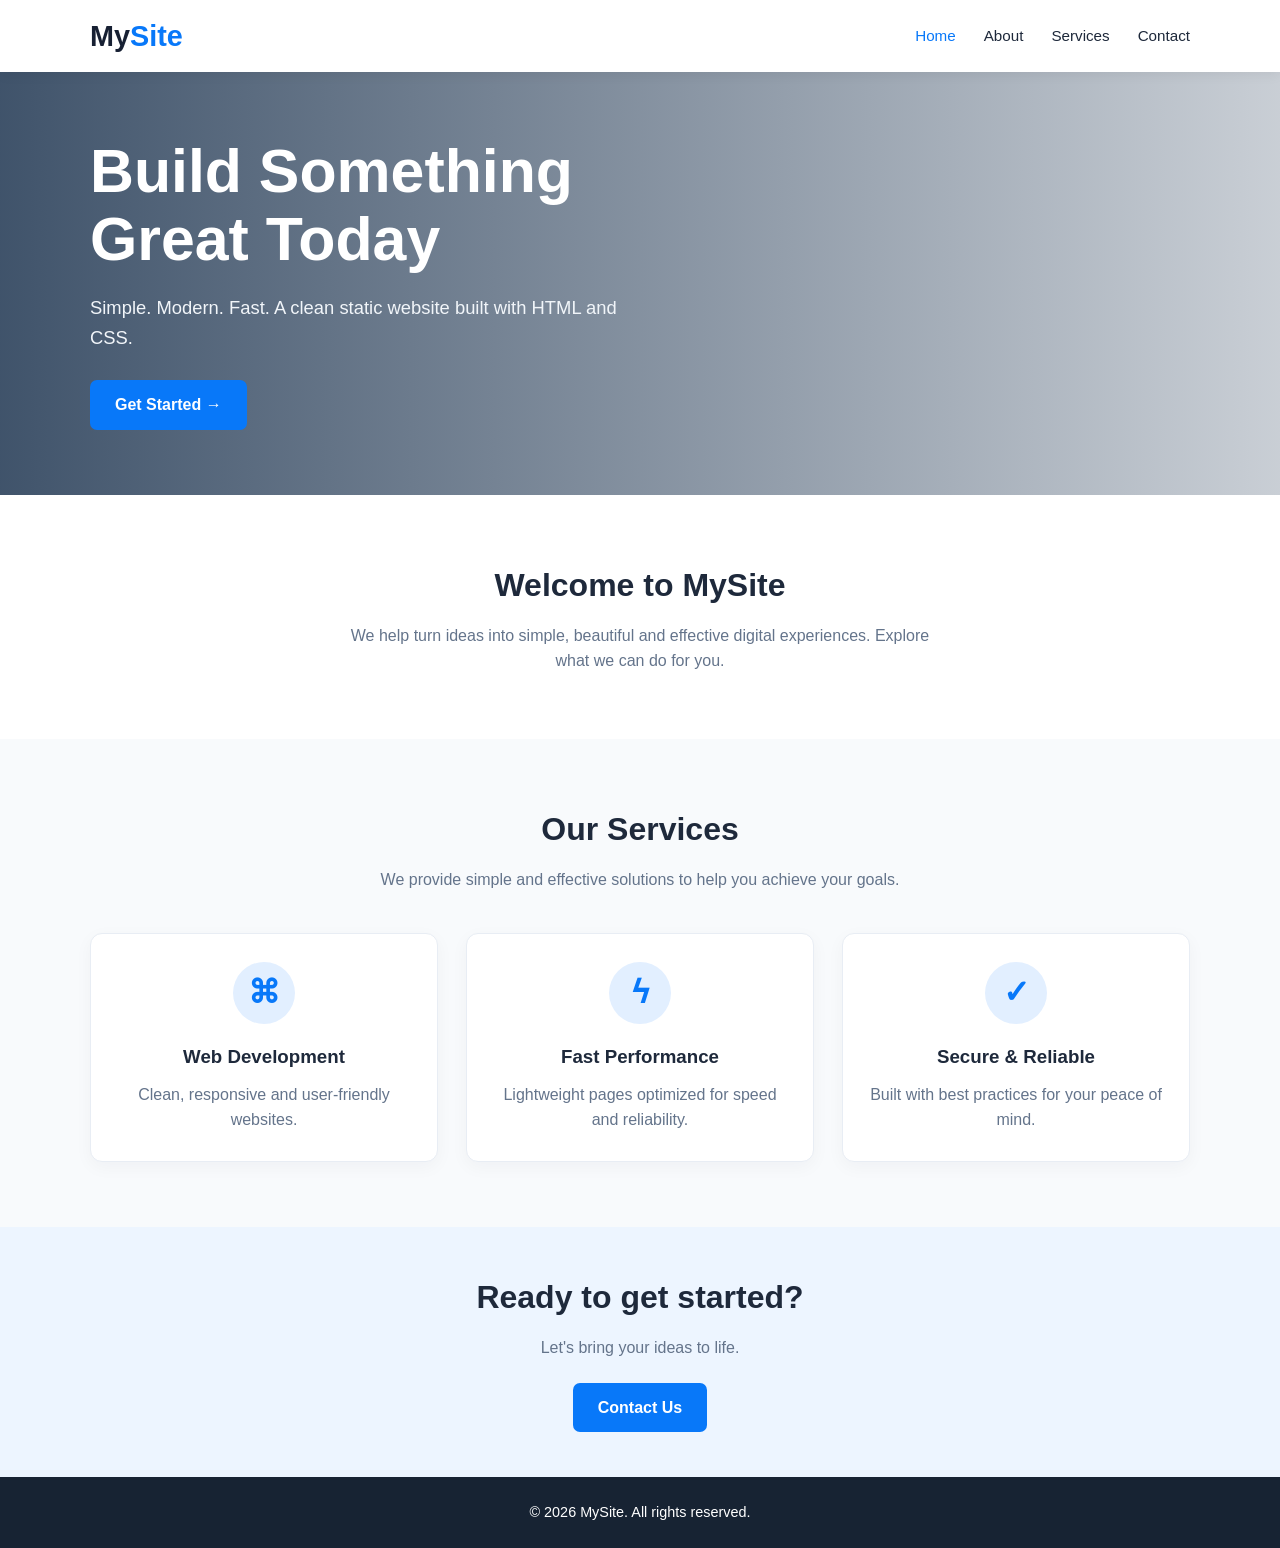
==== index.html @ d1bf4746 "first commit" ====
<!DOCTYPE html>
<html lang="en">
<head>
    <meta charset="UTF-8">
    <meta name="viewport" content="width=device-width, initial-scale=1.0">
    <meta name="description" content="A simple, modern and responsive website.">
    <title>MySite | Home</title>
    <link rel="stylesheet" href="style.css">
</head>
<body>

    <header class="site-header">
        <nav class="navbar container" aria-label="Main navigation">
            <a href="index.html" class="logo">My<span>Site</span></a>

            <div class="nav-links">
                <a href="index.html" class="active">Home</a>
                <a href="#about">About</a>
                <a href="#services">Services</a>
                <a href="#contact">Contact</a>
            </div>
        </nav>
    </header>

    <main>
        <section class="hero">
            <div class="hero-content container">
                <h1>Build Something Great Today</h1>
                <p>
                    Simple. Modern. Fast. A clean static website
                    built with HTML and CSS.
                </p>
                <a href="#services" class="btn">Get Started &rarr;</a>
            </div>
        </section>

        <section id="about" class="section container">
            <h2>Welcome to MySite</h2>
            <p class="section-intro">
                We help turn ideas into simple, beautiful and effective
                digital experiences. Explore what we can do for you.
            </p>
        </section>

        <section id="services" class="section services-section">
            <div class="container">
                <h2>Our Services</h2>
                <p class="section-intro">
                    We provide simple and effective solutions to help
                    you achieve your goals.
                </p>

                <div class="service-grid">
                    <article class="service-card">
                        <div class="service-icon" aria-hidden="true">⌘</div>
                        <h3>Web Development</h3>
                        <p>Clean, responsive and user-friendly websites.</p>
                    </article>

                    <article class="service-card">
                        <div class="service-icon" aria-hidden="true">ϟ</div>
                        <h3>Fast Performance</h3>
                        <p>Lightweight pages optimized for speed and reliability.</p>
                    </article>

                    <article class="service-card">
                        <div class="service-icon" aria-hidden="true">✓</div>
                        <h3>Secure &amp; Reliable</h3>
                        <p>Built with best practices for your peace of mind.</p>
                    </article>
                </div>
            </div>
        </section>

        <section id="contact" class="contact-section">
            <div class="container">
                <h2>Ready to get started?</h2>
                <p>Let's bring your ideas to life.</p>
                <a href="mailto:hello@example.com" class="btn">Contact Us</a>
            </div>
        </section>
    </main>

    <footer class="site-footer">
        <p>&copy; 2026 MySite. All rights reserved.</p>
    </footer>

</body>
</html>
---- style.css ----
/* Reset */
* {
    margin: 0;
    padding: 0;
    box-sizing: border-box;
}

html {
    scroll-behavior: smooth;
    scroll-padding-top: 80px;
}

body {
    font-family: Arial, Helvetica, sans-serif;
    line-height: 1.6;
    color: #1e293b;
    background: #ffffff;
}

a {
    text-decoration: none;
    color: inherit;
}

.container {
    width: min(1100px, 90%);
    margin: 0 auto;
}

/* Header and navigation */
.site-header {
    background: #ffffff;
    box-shadow: 0 2px 12px rgba(0, 0, 0, 0.07);
    position: sticky;
    top: 0;
    z-index: 100;
}

.navbar {
    min-height: 72px;
    display: flex;
    align-items: center;
    justify-content: space-between;
    gap: 24px;
}

.logo {
    font-size: 1.8rem;
    font-weight: 800;
    color: #172033;
}

.logo span {
    color: #0878f9;
}

.nav-links {
    display: flex;
    align-items: center;
    gap: 28px;
}

.nav-links a {
    font-size: 0.95rem;
    transition: color 0.2s ease;
}

.nav-links a:hover,
.nav-links a.active {
    color: #0878f9;
}

/* Homepage hero */
.hero {
    min-height: 400px;
    display: flex;
    align-items: center;
    color: #ffffff;
    background:
        linear-gradient(90deg, rgba(10, 35, 65, 0.78),
        rgba(10, 35, 65, 0.22)),
        url("https://images.unsplash.com/photo-1500530855697-b586d89ba3ee?auto=format&fit=crop&w=1800&q=85")
        center 50% / cover no-repeat;
}

.hero-content {
    padding-top: 65px;
    padding-bottom: 65px;
}

.hero h1 {
    max-width: 650px;
    font-size: clamp(2.4rem, 5vw, 3.8rem);
    line-height: 1.12;
    margin-bottom: 20px;
}

.hero p {
    max-width: 560px;
    font-size: 1.15rem;
    margin-bottom: 28px;
    color: #f1f5f9;
}

.btn {
    display: inline-block;
    background: #0878f9;
    color: #ffffff;
    padding: 12px 25px;
    border-radius: 7px;
    font-weight: 700;
    transition: background 0.2s ease, transform 0.2s ease;
}

.btn:hover {
    background: #0563d1;
    transform: translateY(-2px);
}

/* General sections */
.section {
    padding-top: 65px;
    padding-bottom: 65px;
    text-align: center;
}

.section h2,
.contact-section h2 {
    font-size: 2rem;
    margin-bottom: 12px;
}

.section-intro {
    max-width: 600px;
    margin: 0 auto;
    color: #64748b;
}

.services-section {
    background: #f8fafc;
}

.service-grid {
    display: grid;
    grid-template-columns: repeat(3, minmax(0, 1fr));
    gap: 28px;
    margin-top: 40px;
}

.service-card {
    padding: 28px 22px;
    background: #ffffff;
    border: 1px solid #e8edf4;
    border-radius: 12px;
    box-shadow: 0 5px 18px rgba(15, 23, 42, 0.04);
    transition: transform 0.2s ease, box-shadow 0.2s ease;
}

.service-card:hover {
    transform: translateY(-5px);
    box-shadow: 0 12px 28px rgba(15, 23, 42, 0.09);
}

.service-icon {
    display: grid;
    place-items: center;
    width: 62px;
    height: 62px;
    margin: 0 auto 18px;
    border-radius: 50%;
    background: #e2efff;
    color: #0878f9;
    font-size: 2rem;
    font-weight: 700;
}

.service-card h3 {
    margin-bottom: 10px;
}

.service-card p {
    color: #64748b;
}

/* Contact call to action */
.contact-section {
    text-align: center;
    padding: 45px 0;
    background: #edf5ff;
}

.contact-section p {
    color: #64748b;
    margin-bottom: 22px;
}

/* Footer */
.site-footer {
    padding: 24px 15px;
    text-align: center;
    background: #172333;
    color: #ffffff;
    font-size: 0.9rem;
}

/* 404 error page */
.error-page {
    min-height: 100vh;
    display: flex;
    flex-direction: column;
}

.error-content {
    flex: 1;
    display: flex;
    align-items: center;
    justify-content: center;
    padding: 60px 20px;
    text-align: center;
    background: #f8fafc;
}

.error-box {
    max-width: 600px;
}

.error-code {
    color: #0878f9;
    font-size: clamp(6rem, 18vw, 10rem);
    font-weight: 800;
    line-height: 1;
    letter-spacing: -6px;
}

.error-box h1 {
    font-size: clamp(1.8rem, 5vw, 2.5rem);
    margin: 20px 0 12px;
}

.error-box p {
    color: #64748b;
    margin-bottom: 28px;
}

.error-actions {
    display: flex;
    justify-content: center;
    gap: 12px;
    flex-wrap: wrap;
}

.btn-secondary {
    display: inline-block;
    padding: 11px 23px;
    border: 1px solid #cbd5e1;
    border-radius: 7px;
    background: #ffffff;
    font-weight: 700;
}

.btn-secondary:hover {
    background: #eaf1f9;
}

/* Responsive layout */
@media (max-width: 700px) {
    .navbar {
        padding: 14px 0;
        flex-direction: column;
        gap: 12px;
    }

    .nav-links {
        justify-content: center;
        flex-wrap: wrap;
        gap: 12px 20px;
    }

    .hero {
        min-height: 360px;
    }

    .service-grid {
        grid-template-columns: 1fr;
    }

    .section {
        padding-top: 45px;
        padding-bottom: 45px;
    }
}
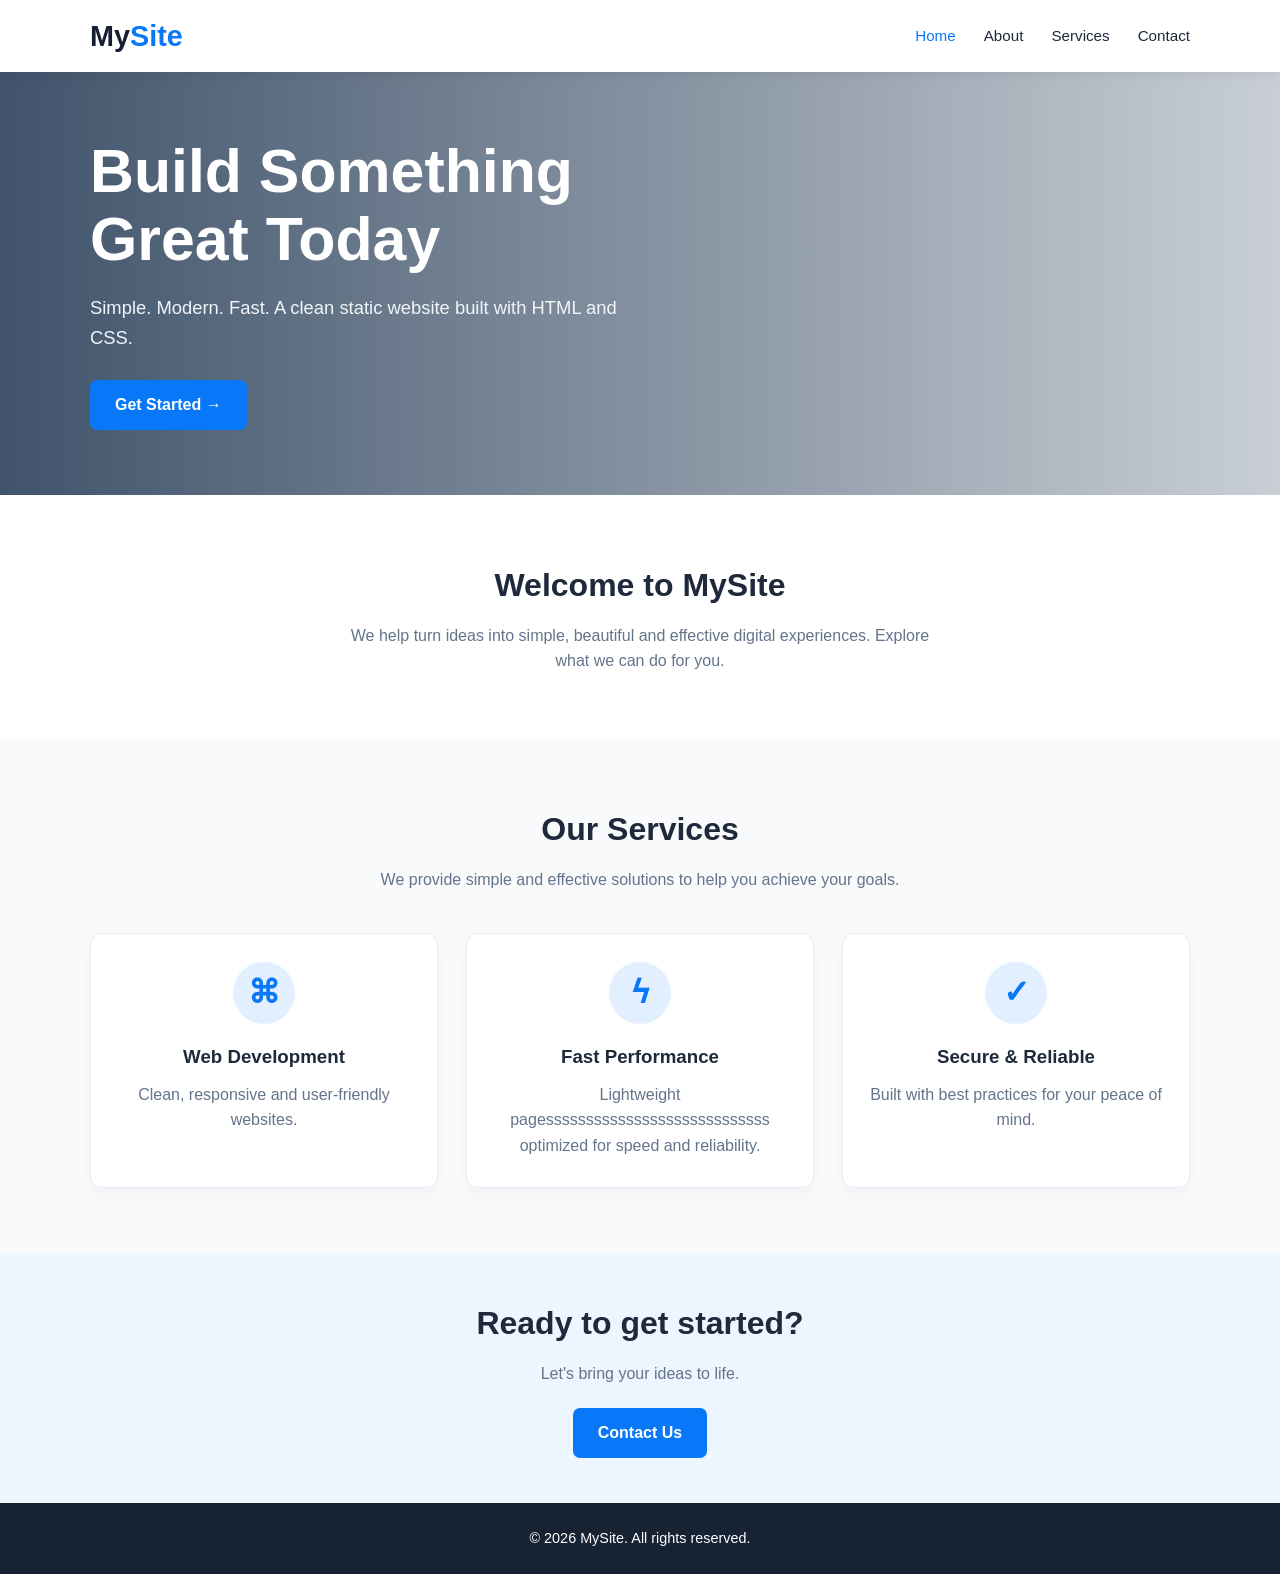
==== commit b5476b70: "added new text" ====
--- a/index.html
+++ b/index.html
@@ -61,7 +61,7 @@
                     <article class="service-card">
                         <div class="service-icon" aria-hidden="true">ϟ</div>
                         <h3>Fast Performance</h3>
-                        <p>Lightweight pages optimized for speed and reliability.</p>
+                        <p>Lightweight pagessssssssssssssssssssssssssss optimized for speed and reliability.</p>
                     </article>
 
                     <article class="service-card">
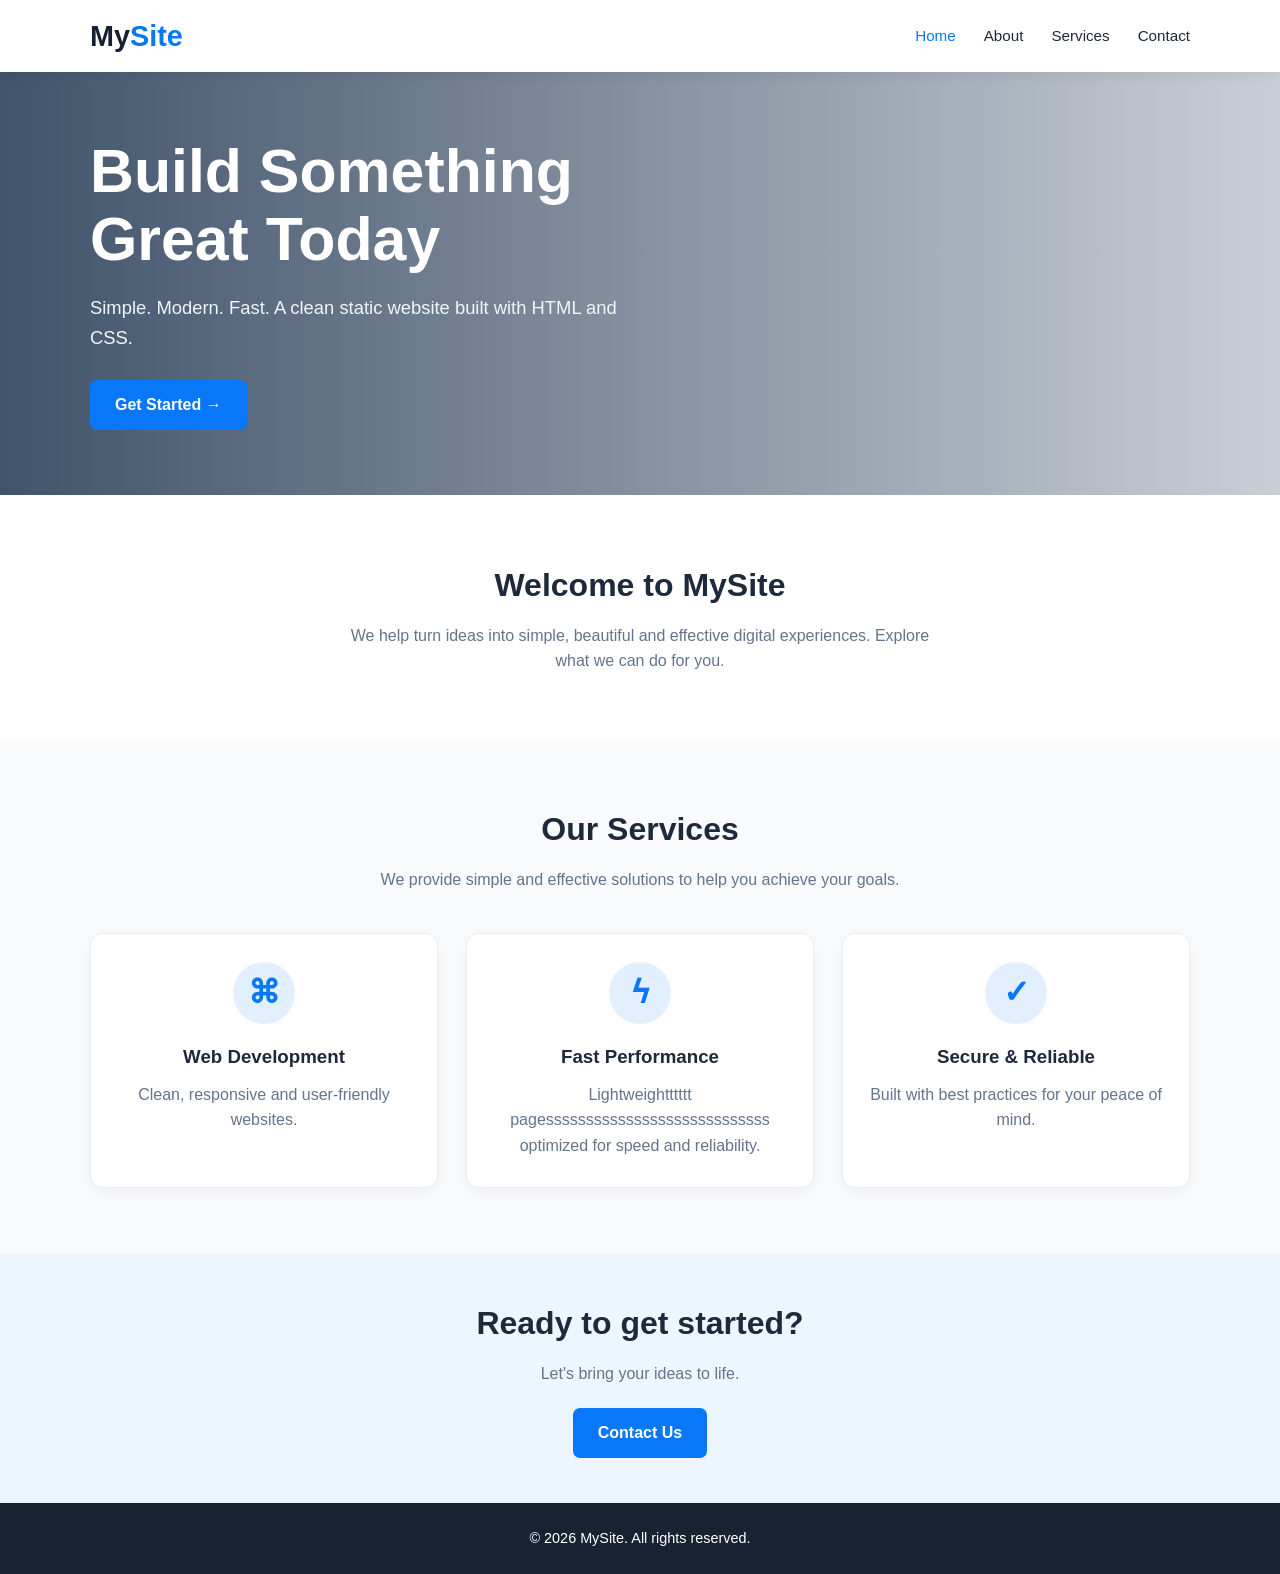
==== commit 851b33d6: "added new ttttttttttttt" ====
--- a/index.html
+++ b/index.html
@@ -61,7 +61,7 @@
                     <article class="service-card">
                         <div class="service-icon" aria-hidden="true">ϟ</div>
                         <h3>Fast Performance</h3>
-                        <p>Lightweight pagessssssssssssssssssssssssssss optimized for speed and reliability.</p>
+                        <p>Lightweightttttt pagessssssssssssssssssssssssssss optimized for speed and reliability.</p>
                     </article>
 
                     <article class="service-card">
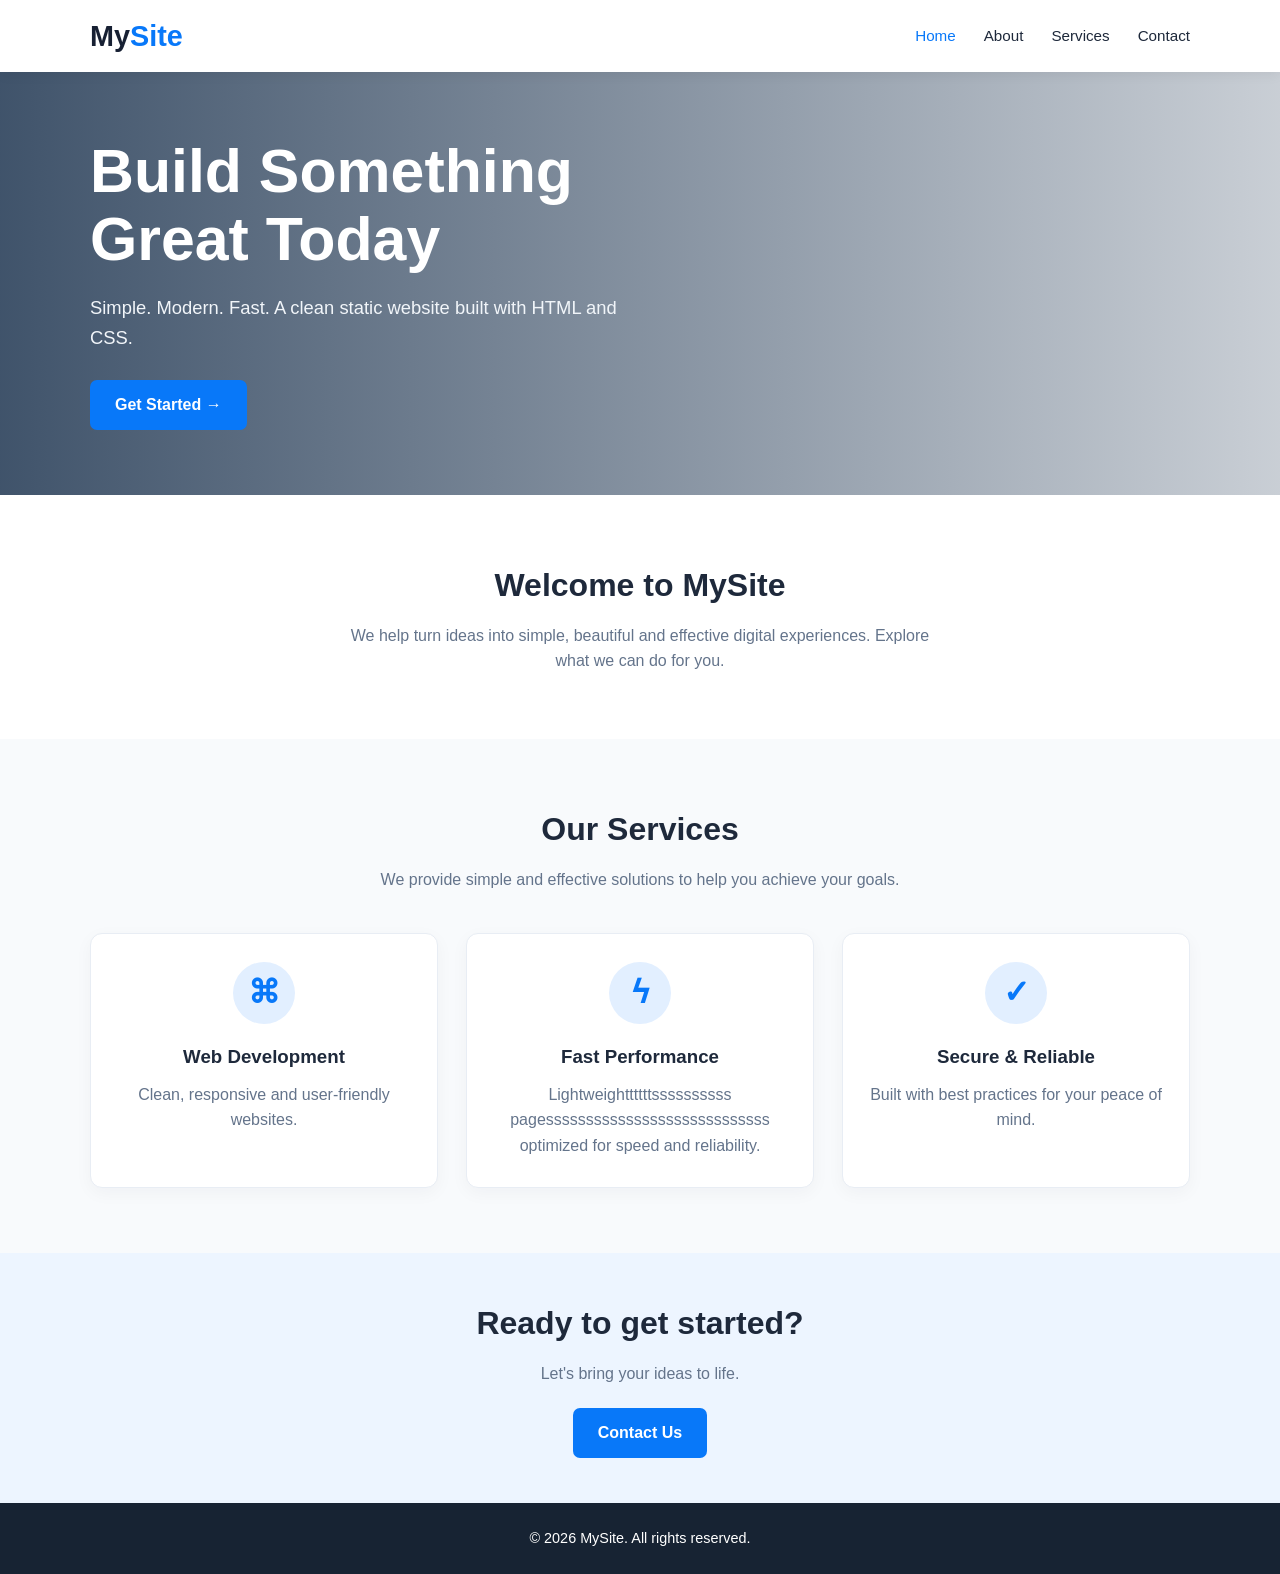
==== commit eaf3a848: "added new sssssssssss" ====
--- a/index.html
+++ b/index.html
@@ -61,7 +61,7 @@
                     <article class="service-card">
                         <div class="service-icon" aria-hidden="true">ϟ</div>
                         <h3>Fast Performance</h3>
-                        <p>Lightweightttttt pagessssssssssssssssssssssssssss optimized for speed and reliability.</p>
+                        <p>Lightweighttttttssssssssss pagessssssssssssssssssssssssssss optimized for speed and reliability.</p>
                     </article>
 
                     <article class="service-card">
